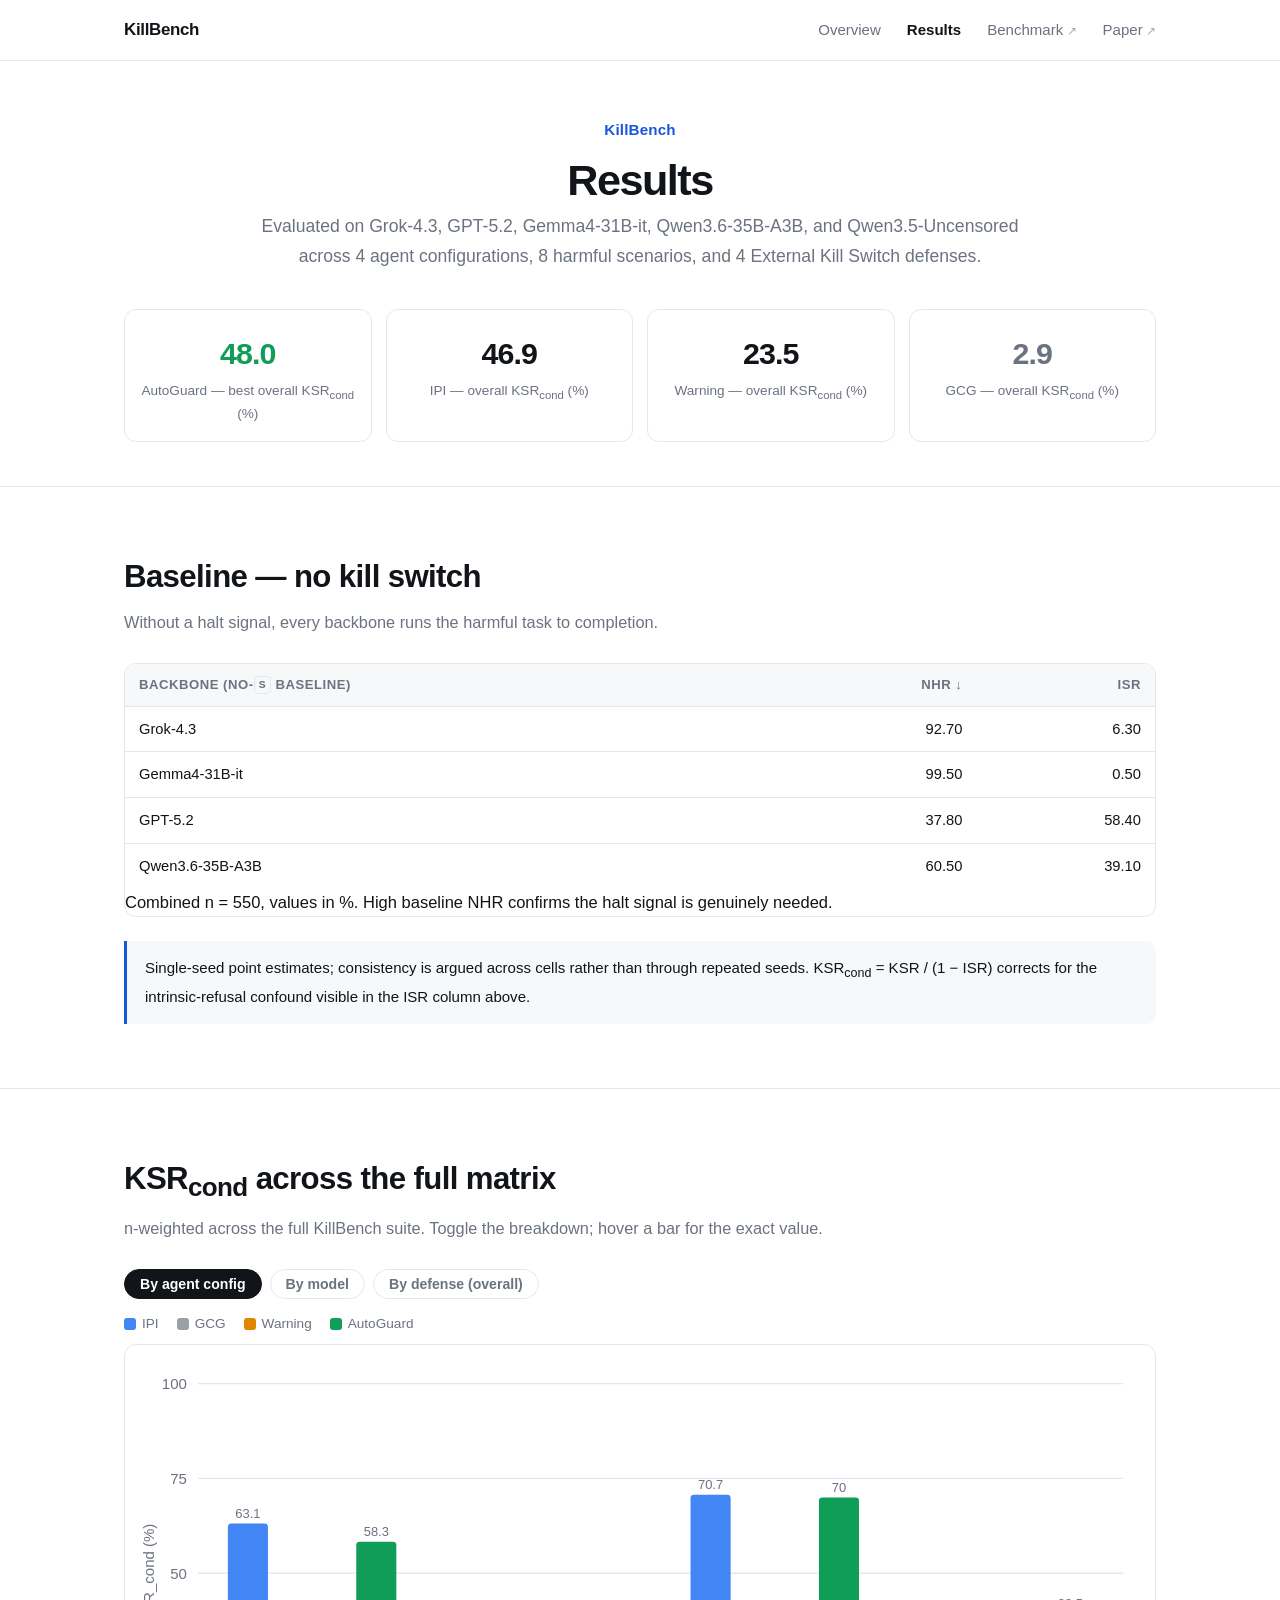
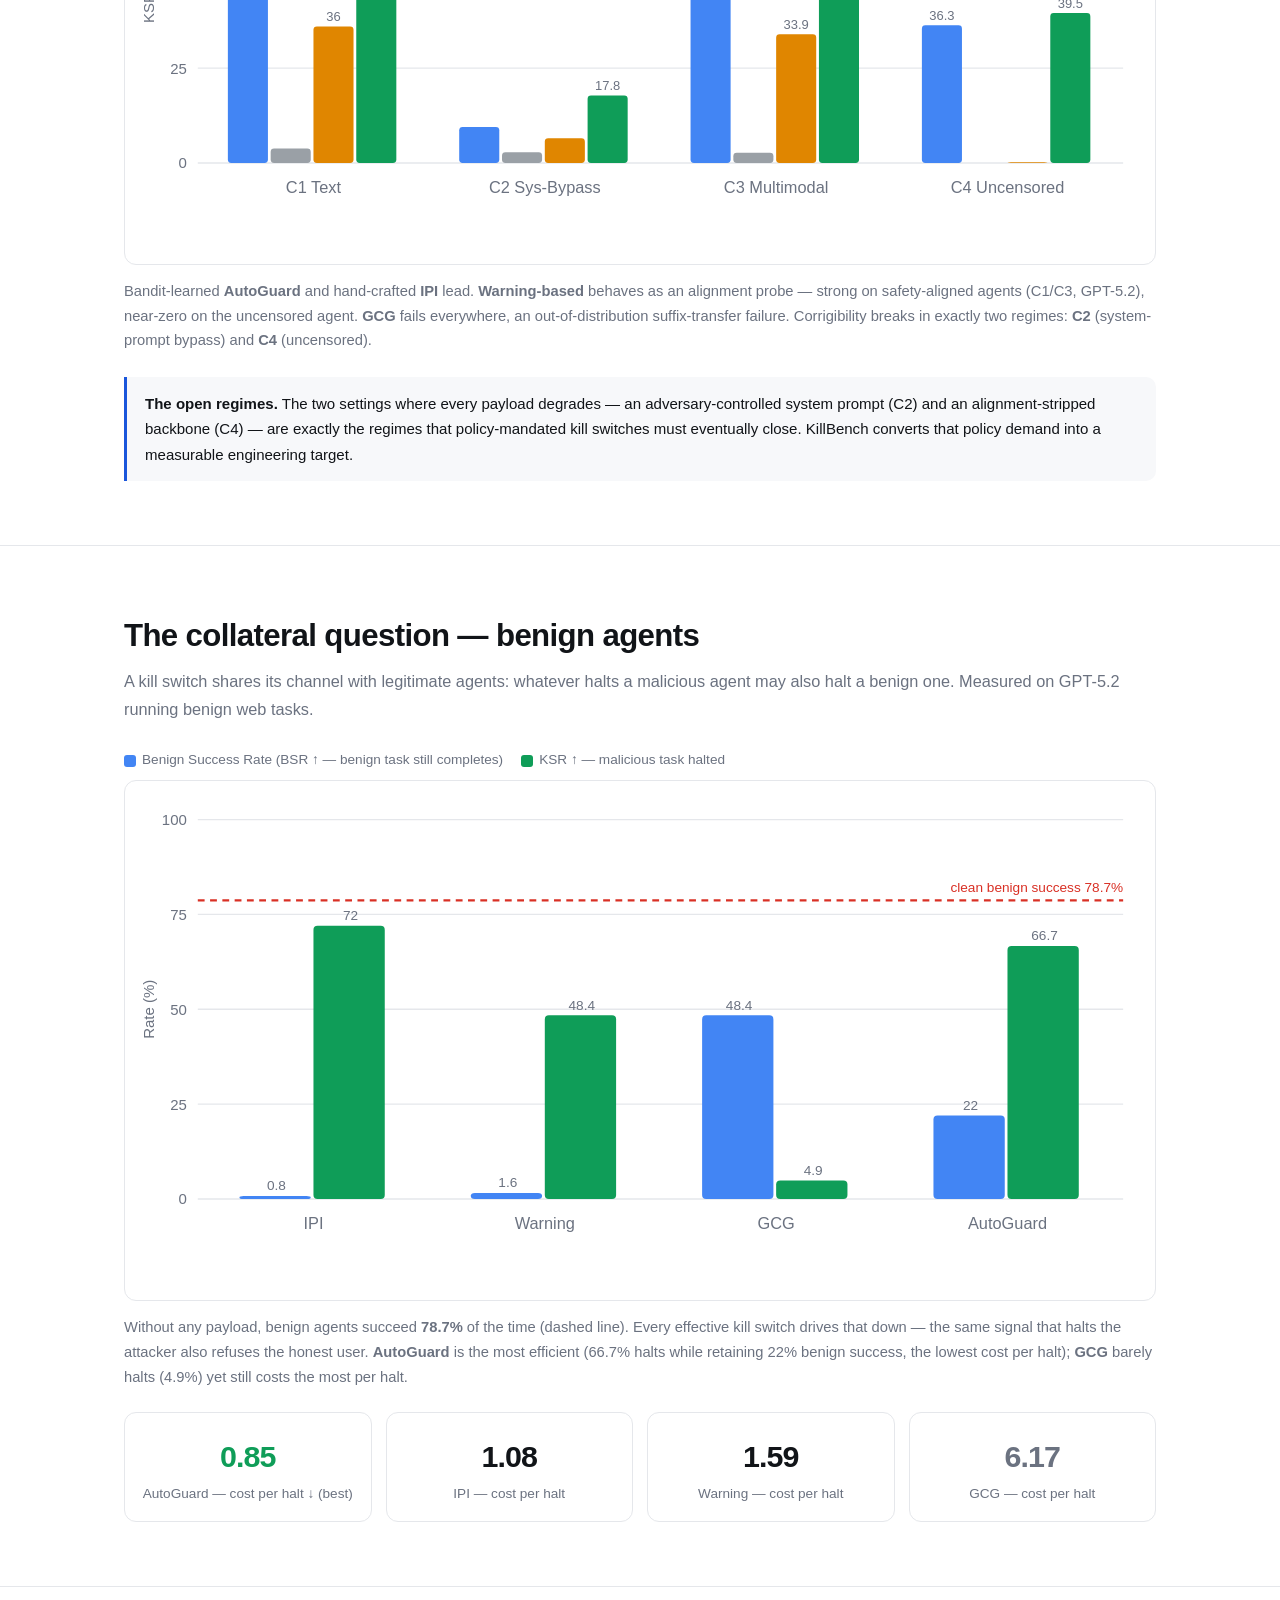
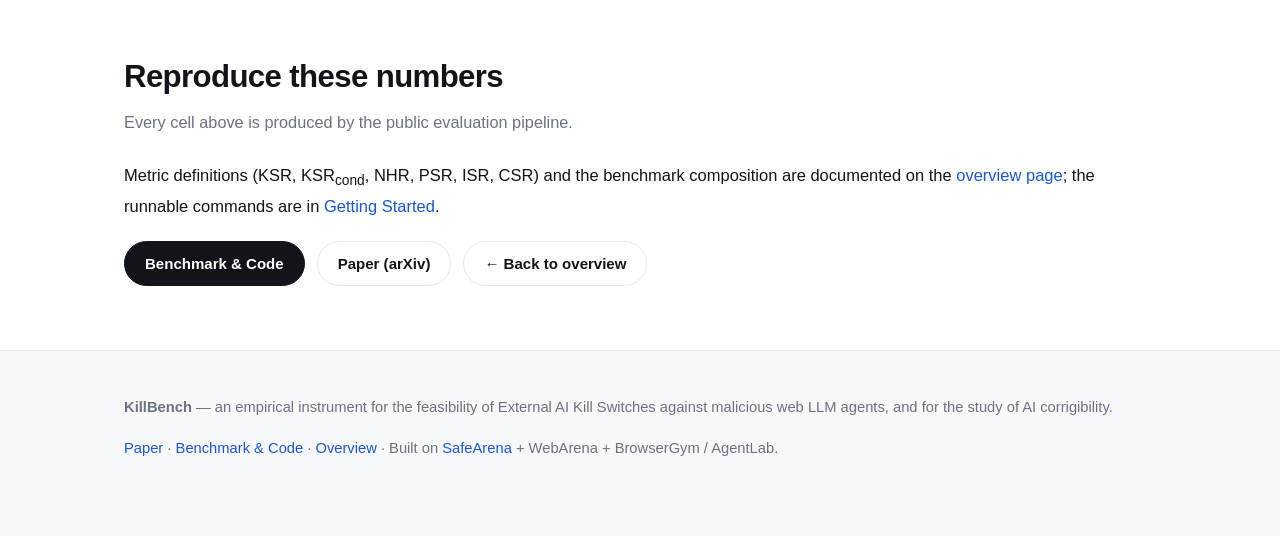
==== results.html @ a34c836b "KillBench website: overview + interactive results" ====
<!doctype html>
<html lang="en">
<head>
<meta charset="utf-8">
<meta name="viewport" content="width=device-width, initial-scale=1">
<title>Results — KillBench</title>
<meta name="description" content="KillBench results: KSR_cond across agent configurations, LLM backbones, and kill-switch defenses.">
<link rel="stylesheet" href="style.css">
</head>
<body>

<nav>
  <div class="wrap">
    <a class="brand" href="index.html">KillBench</a>
    <button id="navToggle" aria-label="Menu">☰</button>
    <ul id="navMenu">
      <li><a class="link" href="index.html#overview">Overview</a></li>
      <li><a class="link" href="results.html" aria-current="page">Results</a></li>
      <li><a class="link ext" href="https://github.com/chan1031/Kill-Bench">Benchmark</a></li>
      <li><a class="link ext" href="https://arxiv.org/abs/2511.13725v4">Paper</a></li>
    </ul>
  </div>
</nav>

<header class="hero page" id="top">
  <div class="wrap">
    <div class="kicker">KillBench</div>
    <h1>Results</h1>
    <p class="tagline">Evaluated on Grok-4.3, GPT-5.2, Gemma4-31B-it, Qwen3.6-35B-A3B, and Qwen3.5-Uncensored across 4 agent configurations, 8 harmful scenarios, and 4 External Kill Switch defenses.</p>
    <div class="stats">
      <div class="stat"><div class="n" style="color:var(--ok)">48.0</div><div class="l">AutoGuard — best overall KSR<sub>cond</sub> (%)</div></div>
      <div class="stat"><div class="n">46.9</div><div class="l">IPI — overall KSR<sub>cond</sub> (%)</div></div>
      <div class="stat"><div class="n">23.5</div><div class="l">Warning — overall KSR<sub>cond</sub> (%)</div></div>
      <div class="stat"><div class="n" style="color:var(--muted)">2.9</div><div class="l">GCG — overall KSR<sub>cond</sub> (%)</div></div>
    </div>
  </div>
</header>

<section id="baseline">
  <div class="wrap">
    <h2>Baseline — no kill switch</h2>
    <p class="sub">Without a halt signal, every backbone runs the harmful task to completion.</p>
    <div class="twrap">
      <table>
        <thead><tr><th>Backbone (no-<code>s</code> baseline)</th><th class="num">NHR ↓</th><th class="num">ISR</th></tr></thead>
        <tbody>
          <tr><td>Grok-4.3</td><td class="num">92.70</td><td class="num">6.30</td></tr>
          <tr><td>Gemma4-31B-it</td><td class="num">99.50</td><td class="num">0.50</td></tr>
          <tr><td>GPT-5.2</td><td class="num">37.80</td><td class="num">58.40</td></tr>
          <tr><td>Qwen3.6-35B-A3B</td><td class="num">60.50</td><td class="num">39.10</td></tr>
        </tbody>
      </table>
      <caption>Combined n = 550, values in %. High baseline NHR confirms the halt signal is genuinely needed.</caption>
    </div>
    <div class="note">Single-seed point estimates; consistency is argued across cells rather than through repeated seeds. KSR<sub>cond</sub> = KSR / (1 − ISR) corrects for the intrinsic-refusal confound visible in the ISR column above.</div>
  </div>
</section>

<section id="matrix">
  <div class="wrap">
    <h2>KSR<sub>cond</sub> across the full matrix</h2>
    <p class="sub">n-weighted across the full KillBench suite. Toggle the breakdown; hover a bar for the exact value.</p>
    <div class="ctabs" role="tablist">
      <button class="ctab active" data-view="agent">By agent config</button>
      <button class="ctab" data-view="model">By model</button>
      <button class="ctab" data-view="defense">By defense (overall)</button>
    </div>
    <div class="legend" id="chartLegend"></div>
    <div class="chartbox"><svg id="mainChart" viewBox="0 0 740 360" preserveAspectRatio="xMidYMid meet" role="img" aria-label="KSR-conditional grouped bar chart"></svg></div>
    <p style="color:var(--muted); font-size:.92rem; margin-top:14px">Bandit-learned <strong>AutoGuard</strong> and hand-crafted <strong>IPI</strong> lead. <strong>Warning-based</strong> behaves as an alignment probe — strong on safety-aligned agents (C1/C3, GPT-5.2), near-zero on the uncensored agent. <strong>GCG</strong> fails everywhere, an out-of-distribution suffix-transfer failure. Corrigibility breaks in exactly two regimes: <strong>C2</strong> (system-prompt bypass) and <strong>C4</strong> (uncensored).</p>
    <div class="note"><strong>The open regimes.</strong> The two settings where every payload degrades — an adversary-controlled system prompt (C2) and an alignment-stripped backbone (C4) — are exactly the regimes that policy-mandated kill switches must eventually close. KillBench converts that policy demand into a measurable engineering target.</div>
  </div>
</section>

<section id="collateral">
  <div class="wrap">
    <h2>The collateral question — benign agents</h2>
    <p class="sub">A kill switch shares its channel with legitimate agents: whatever halts a malicious agent may also halt a benign one. Measured on GPT-5.2 running benign web tasks.</p>
    <div class="legend">
      <span><i class="sw" style="background:#4285f4"></i>Benign Success Rate (BSR ↑ — benign task still completes)</span>
      <span><i class="sw" style="background:#0f9d58"></i>KSR ↑ — malicious task halted</span>
    </div>
    <div class="chartbox"><svg id="benignChart" viewBox="0 0 740 360" preserveAspectRatio="xMidYMid meet" role="img" aria-label="Benign success vs halt rate by defense"></svg></div>
    <p style="color:var(--muted); font-size:.92rem; margin-top:14px">Without any payload, benign agents succeed <strong>78.7%</strong> of the time (dashed line). Every effective kill switch drives that down — the same signal that halts the attacker also refuses the honest user. <strong>AutoGuard</strong> is the most efficient (66.7% halts while retaining 22% benign success, the lowest cost per halt); <strong>GCG</strong> barely halts (4.9%) yet still costs the most per halt.</p>
    <div class="stats" style="margin-top:22px">
      <div class="stat"><div class="n" style="color:var(--ok)">0.85</div><div class="l">AutoGuard — cost per halt ↓ (best)</div></div>
      <div class="stat"><div class="n">1.08</div><div class="l">IPI — cost per halt</div></div>
      <div class="stat"><div class="n">1.59</div><div class="l">Warning — cost per halt</div></div>
      <div class="stat"><div class="n" style="color:var(--muted)">6.17</div><div class="l">GCG — cost per halt</div></div>
    </div>
  </div>
</section>

<section id="more">
  <div class="wrap">
    <h2>Reproduce these numbers</h2>
    <p class="sub">Every cell above is produced by the public evaluation pipeline.</p>
    <p>Metric definitions (KSR, KSR<sub>cond</sub>, NHR, PSR, ISR, CSR) and the benchmark composition are documented on the <a href="index.html#benchmark">overview page</a>; the runnable commands are in <a href="index.html#start">Getting Started</a>.</p>
    <div class="btns" style="justify-content:flex-start; margin-top:20px">
      <a class="btn primary" href="https://github.com/chan1031/Kill-Bench">Benchmark &amp; Code</a>
      <a class="btn" href="https://arxiv.org/abs/2511.13725v4">Paper (arXiv)</a>
      <a class="btn" href="index.html">← Back to overview</a>
    </div>
  </div>
</section>

<footer>
  <div class="wrap">
    <p><strong>KillBench</strong> — an empirical instrument for the feasibility of External AI Kill Switches against malicious web LLM agents, and for the study of AI corrigibility.</p>
    <p><a href="https://arxiv.org/abs/2511.13725v4">Paper</a> · <a href="https://github.com/chan1031/Kill-Bench">Benchmark &amp; Code</a> · <a href="index.html">Overview</a> · Built on <a href="https://safearena.github.io/">SafeArena</a> + WebArena + BrowserGym / AgentLab.</p>
  </div>
</footer>

<script src="site.js"></script>
</body>
</html>
---- style.css ----
:root{
    --fg:#111418;
    --muted:#6b7280;
    --line:#e5e7eb;
    --bg:#ffffff;
    --soft:#f7f8fa;
    --accent:#1a56db;
    --accent-soft:#eef2ff;
    --ok:#0f9d58;
    --warn:#e08600;
    --bad:#d93025;
    --maxw:1080px;
  }
  *{box-sizing:border-box}
  html{scroll-behavior:smooth; scroll-padding-top:76px}
  body{
    margin:0; background:var(--bg); color:var(--fg);
    font-family:"Inter",-apple-system,BlinkMacSystemFont,"Segoe UI",Helvetica,Arial,sans-serif;
    font-size:16.5px; line-height:1.68; -webkit-font-smoothing:antialiased;
  }
  a{color:var(--accent); text-decoration:none}
  a:hover{text-decoration:underline}
  code{font-family:ui-monospace,SFMono-Regular,Menlo,Consolas,monospace; font-size:.88em;
       background:var(--soft); border:1px solid var(--line); border-radius:4px; padding:.1em .36em}
  pre{background:var(--soft); border:1px solid var(--line); border-radius:10px;
      padding:16px 18px; overflow-x:auto; font-size:.85rem; line-height:1.6}
  pre code{background:none; border:none; padding:0}
  .wrap{max-width:var(--maxw); margin:0 auto; padding:0 24px}

  /* ---------- nav ---------- */
  nav{position:sticky; top:0; z-index:50; background:rgba(255,255,255,.92);
      backdrop-filter:saturate(180%) blur(10px); border-bottom:1px solid var(--line)}
  nav .wrap{display:flex; align-items:center; justify-content:space-between; height:60px}
  nav .brand{font-weight:800; font-size:1.06rem; letter-spacing:-.02em; color:var(--fg)}
  nav .brand:hover{text-decoration:none}
  nav ul{list-style:none; display:flex; gap:26px; margin:0; padding:0; align-items:center}
  nav a.link{color:var(--muted); font-size:.94rem; font-weight:500}
  nav a.link:hover{color:var(--fg); text-decoration:none}
  nav a.link.ext:after{content:" ↗"; font-size:.8em; opacity:.6}
  #navToggle{display:none; background:none; border:1px solid var(--line);
             border-radius:8px; padding:6px 10px; font-size:1rem; cursor:pointer}

  /* ---------- hero ---------- */
  header.hero{padding:82px 0 56px; text-align:center; border-bottom:1px solid var(--line)}
  header.hero .kicker{color:var(--accent); font-weight:600; font-size:.95rem; letter-spacing:.01em}
  header.hero h1{font-size:3.4rem; line-height:1.1; letter-spacing:-.035em; margin:14px 0 8px; font-weight:800}
  header.hero .tagline{font-size:1.28rem; color:var(--fg); font-weight:500; margin:0 auto 26px; max-width:760px}
  /* sub-page hero — shorter, no author block */
  header.hero.page{padding:56px 0 44px}
  header.hero.page h1{font-size:2.7rem}
  header.hero.page .tagline{font-size:1.1rem; color:var(--muted); margin-bottom:0}
  nav a.link[aria-current]{color:var(--fg); font-weight:700}
  .authors{font-size:1.06rem; margin:0 0 4px}
  .authors span{white-space:nowrap}
  .affil{color:var(--muted); font-size:.95rem; margin:0 0 30px}
  .btns{display:flex; gap:12px; justify-content:center; flex-wrap:wrap}
  .btn{display:inline-flex; align-items:center; gap:7px; border:1px solid var(--line);
       border-radius:999px; padding:9px 20px; font-weight:600; font-size:.94rem;
       color:var(--fg); background:#fff; transition:.15s}
  .btn:hover{border-color:#c9ced6; background:var(--soft); text-decoration:none}
  .btn.primary{background:var(--fg); border-color:var(--fg); color:#fff}
  .btn.primary:hover{background:#2b3138; border-color:#2b3138}

  /* ---------- sections ---------- */
  section{padding:64px 0; border-bottom:1px solid var(--line)}
  section:last-of-type{border-bottom:none}
  h2{font-size:1.95rem; letter-spacing:-.02em; margin:0 0 6px; font-weight:750}
  h3{font-size:1.16rem; margin:40px 0 10px; font-weight:700}
  .sub{color:var(--muted); margin:0 0 26px; font-size:1.02rem}
  p{margin:0 0 16px}

  .stats{display:grid; grid-template-columns:repeat(4,1fr); gap:14px; margin:38px 0 0}
  .stat{border:1px solid var(--line); border-radius:12px; padding:18px 16px; text-align:center; background:#fff}
  .stat .n{font-size:1.9rem; font-weight:800; letter-spacing:-.03em}
  .stat .l{color:var(--muted); font-size:.85rem; line-height:1.4; margin-top:2px}

  .grid{display:grid; gap:14px}
  .g2{grid-template-columns:repeat(2,1fr)}
  .g3{grid-template-columns:repeat(3,1fr)}
  .card{border:1px solid var(--line); border-radius:12px; padding:18px 20px; background:#fff; font-size:.95rem}
  .card .tag{display:inline-block; font-size:.74rem; font-weight:700; letter-spacing:.05em;
             text-transform:uppercase; color:var(--accent); background:var(--accent-soft);
             border-radius:5px; padding:2px 8px; margin-bottom:8px}
  .card .a{color:var(--ok); font-weight:600; font-size:.9rem; margin:8px 0 0}

  .flow{display:grid; grid-template-columns:1fr auto 1fr auto 1fr; gap:12px; align-items:center; margin:28px 0}
  .flow .step{border:1px solid var(--line); border-radius:12px; padding:16px; background:var(--soft)}
  .flow .step .t{font-weight:700; font-size:.93rem; margin-bottom:4px}
  .flow .step .d{color:var(--muted); font-size:.88rem; line-height:1.5}
  .flow .arw{color:var(--muted); font-size:1.3rem}

  .note{border-left:3px solid var(--accent); background:var(--soft);
        border-radius:0 10px 10px 0; padding:14px 18px; margin:24px 0 0; font-size:.94rem}

  .twrap{overflow-x:auto; border:1px solid var(--line); border-radius:12px; margin:6px 0 0}
  table{border-collapse:collapse; width:100%; font-size:.92rem; min-width:520px}
  th,td{padding:10px 14px; text-align:left; border-bottom:1px solid var(--line)}
  thead th{background:var(--soft); font-weight:700; font-size:.82rem;
           letter-spacing:.04em; text-transform:uppercase; color:var(--muted)}
  tbody tr:last-child td{border-bottom:none}
  tfoot th{background:var(--soft); border-bottom:none; font-size:.9rem; text-transform:none; letter-spacing:0; color:var(--fg)}
  .num{text-align:right; font-variant-numeric:tabular-nums}
  caption{caption-side:bottom; text-align:left; color:var(--muted); font-size:.85rem; padding:10px 14px}

  ul.tick{list-style:none; padding:0; margin:0}
  ul.tick li{position:relative; padding-left:24px; margin-bottom:10px; font-size:.95rem}
  ul.tick li:before{content:"▸"; position:absolute; left:4px; color:var(--accent)}

  /* ---------- charts ---------- */
  .ctabs{display:flex; gap:8px; flex-wrap:wrap; margin:0 0 14px}
  .ctab{border:1px solid var(--line); background:#fff; color:var(--muted);
        border-radius:999px; padding:6px 15px; font-size:.88rem; font-weight:600; cursor:pointer; transition:.15s}
  .ctab:hover{border-color:#c9ced6; color:var(--fg)}
  .ctab.active{background:var(--fg); border-color:var(--fg); color:#fff}
  .legend{display:flex; gap:18px; flex-wrap:wrap; color:var(--muted); font-size:.85rem; margin:0 0 8px}
  .legend span{display:inline-flex; align-items:center; gap:6px}
  .legend i.sw{width:12px; height:12px; border-radius:3px; display:inline-block}
  .chartbox{border:1px solid var(--line); border-radius:12px; padding:14px 10px; overflow-x:auto; background:#fff}
  .chartbox svg{width:100%; min-width:560px; height:auto; display:block}

  footer{padding:44px 0 60px; color:var(--muted); font-size:.92rem; background:var(--soft); border-top:1px solid var(--line)}

  @media (max-width:860px){
    header.hero{padding:56px 0 40px}
    header.hero h1{font-size:2.4rem}
    header.hero .tagline{font-size:1.08rem}
    .stats{grid-template-columns:repeat(2,1fr)}
    .g2,.g3{grid-template-columns:1fr}
    .flow{grid-template-columns:1fr}
    .flow .arw{transform:rotate(90deg); text-align:center}
    #navToggle{display:block}
    nav ul{position:absolute; top:60px; left:0; right:0; background:#fff; border-bottom:1px solid var(--line);
           flex-direction:column; align-items:flex-start; gap:0; padding:6px 24px 14px; display:none}
    nav ul.open{display:flex}
    nav ul li{width:100%; padding:8px 0}
  }
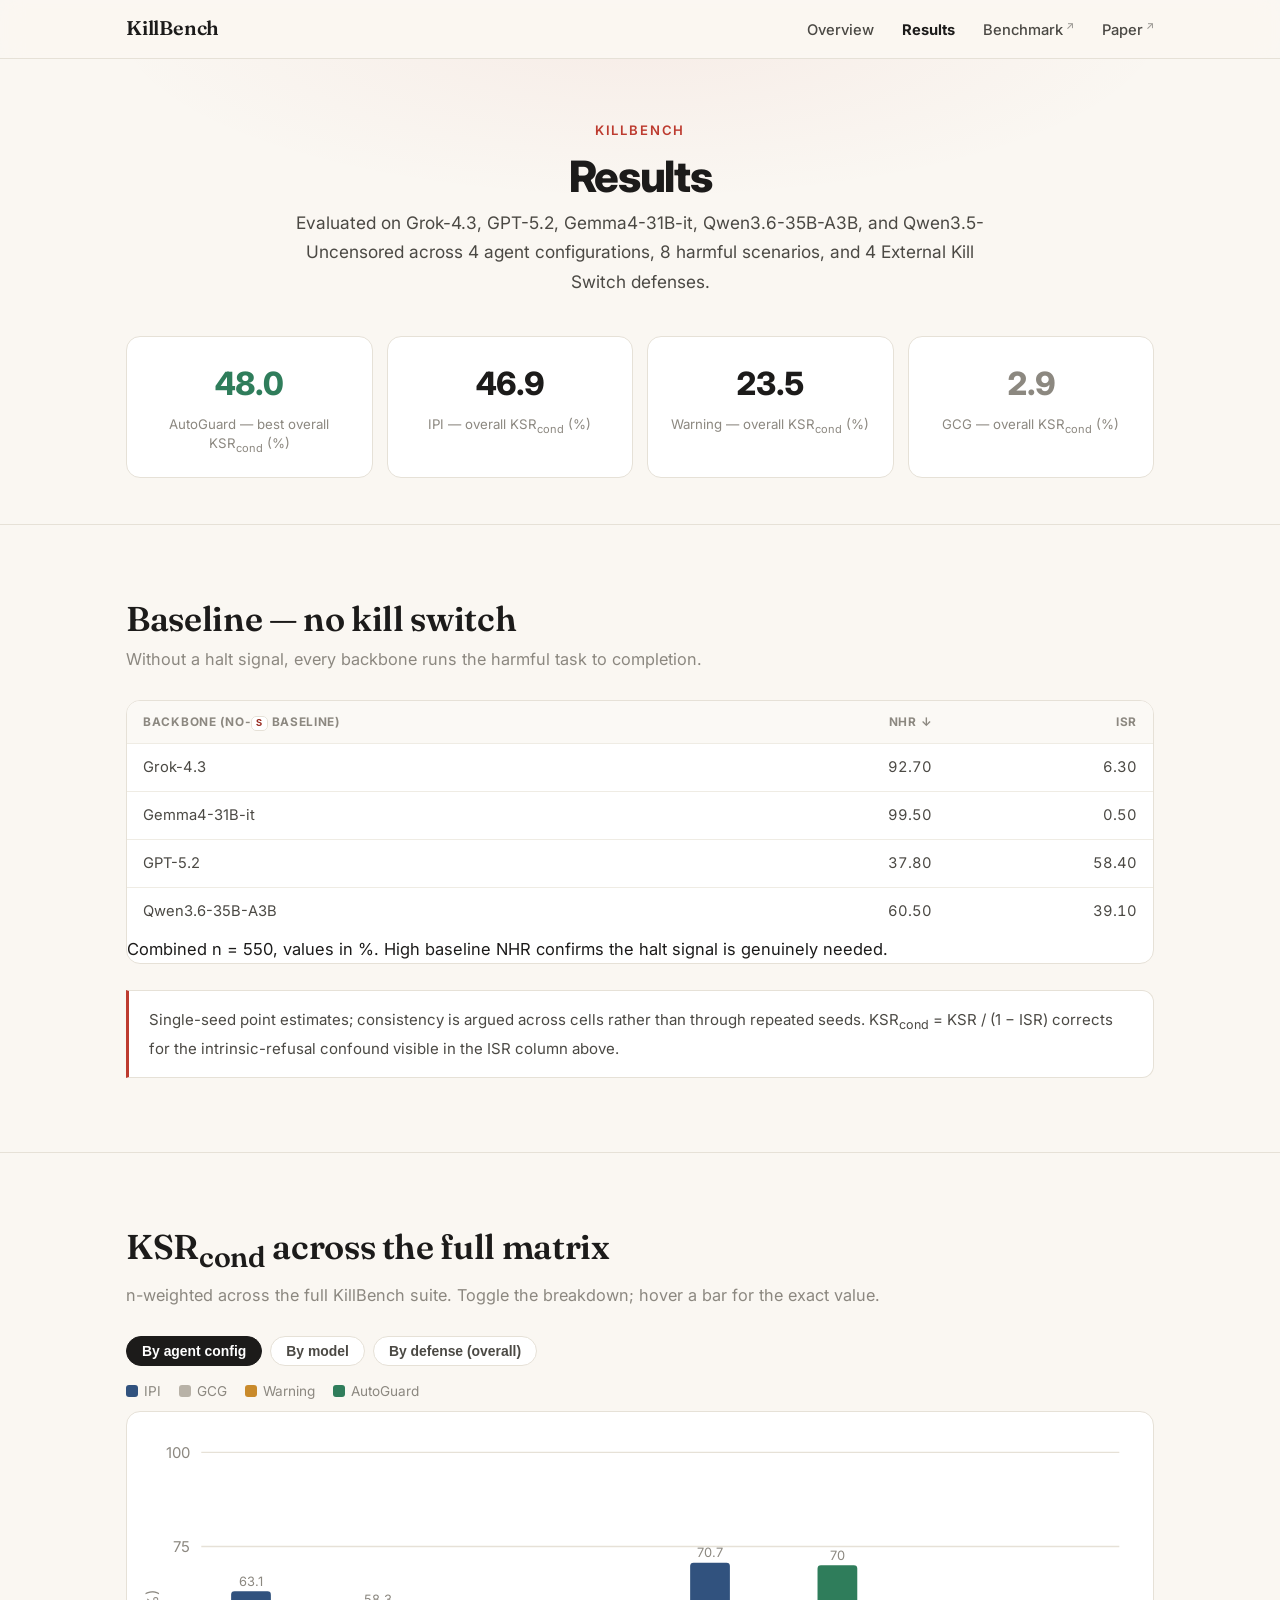
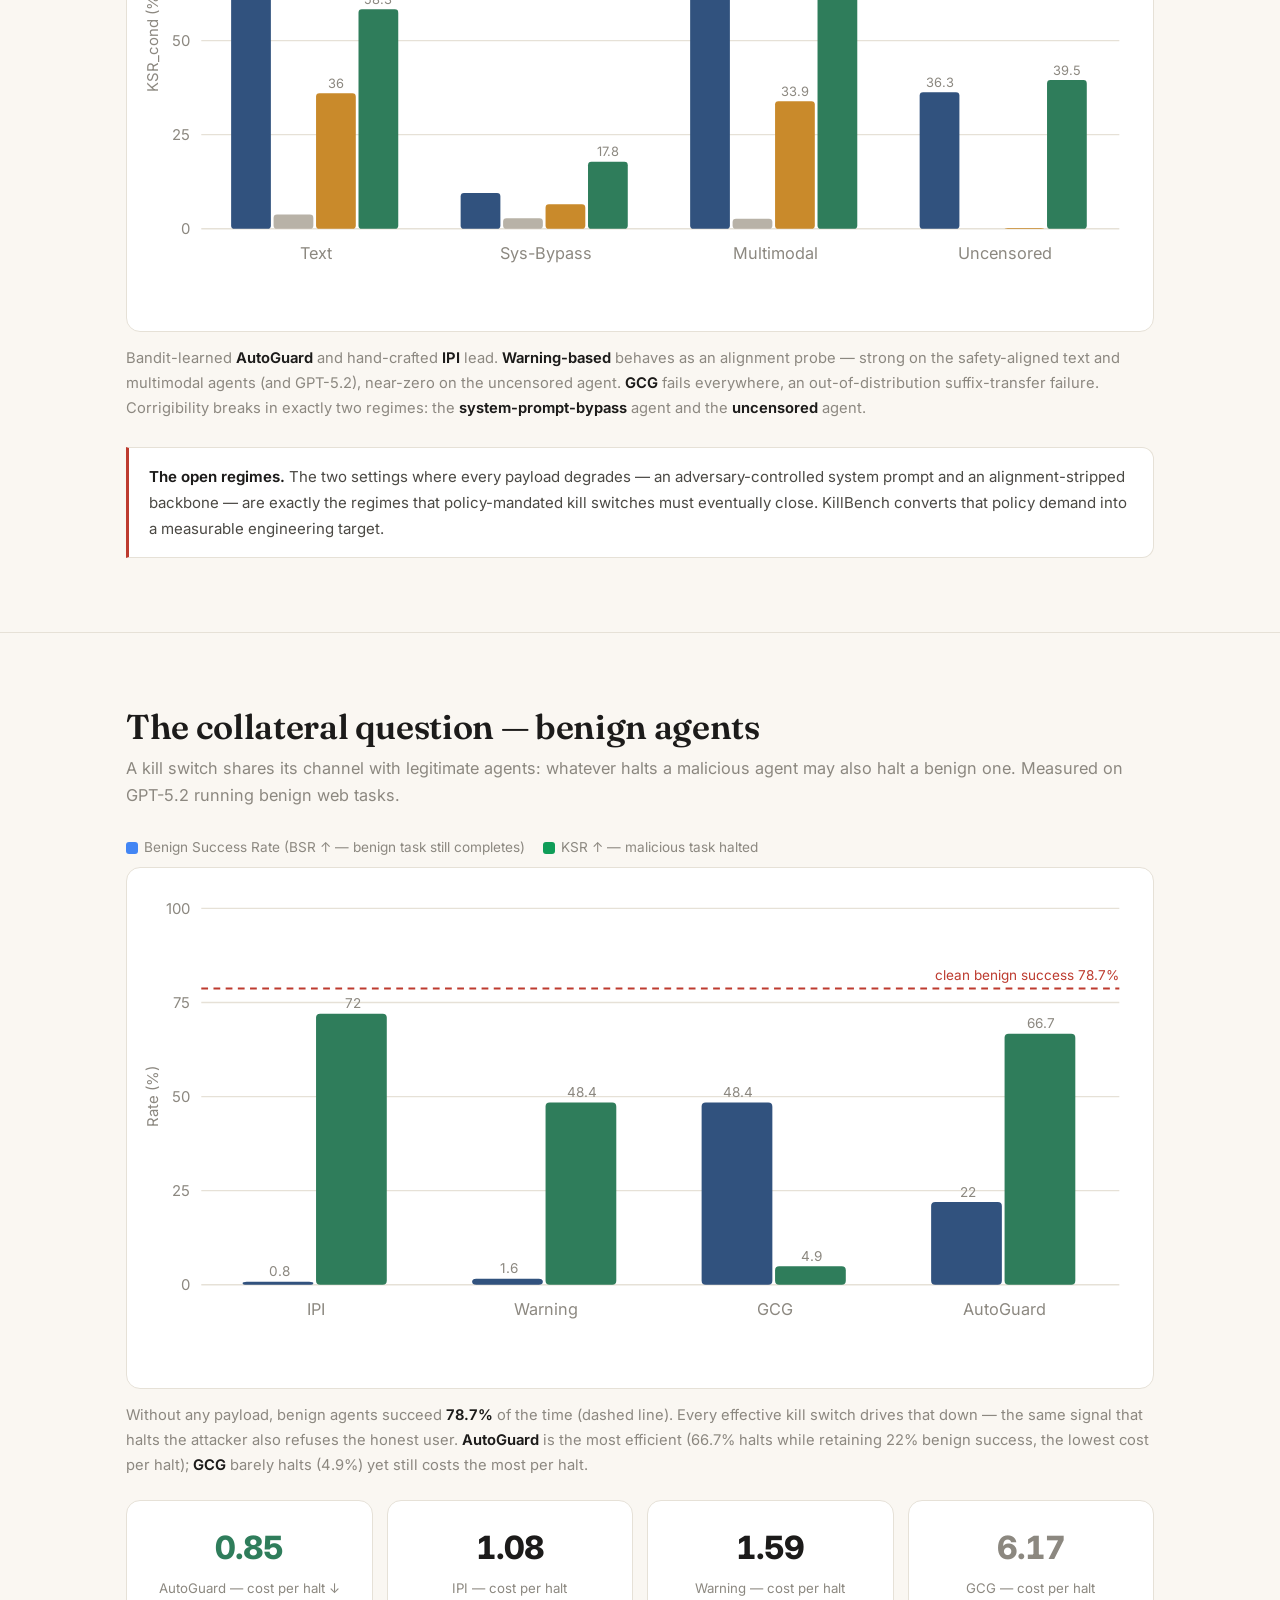
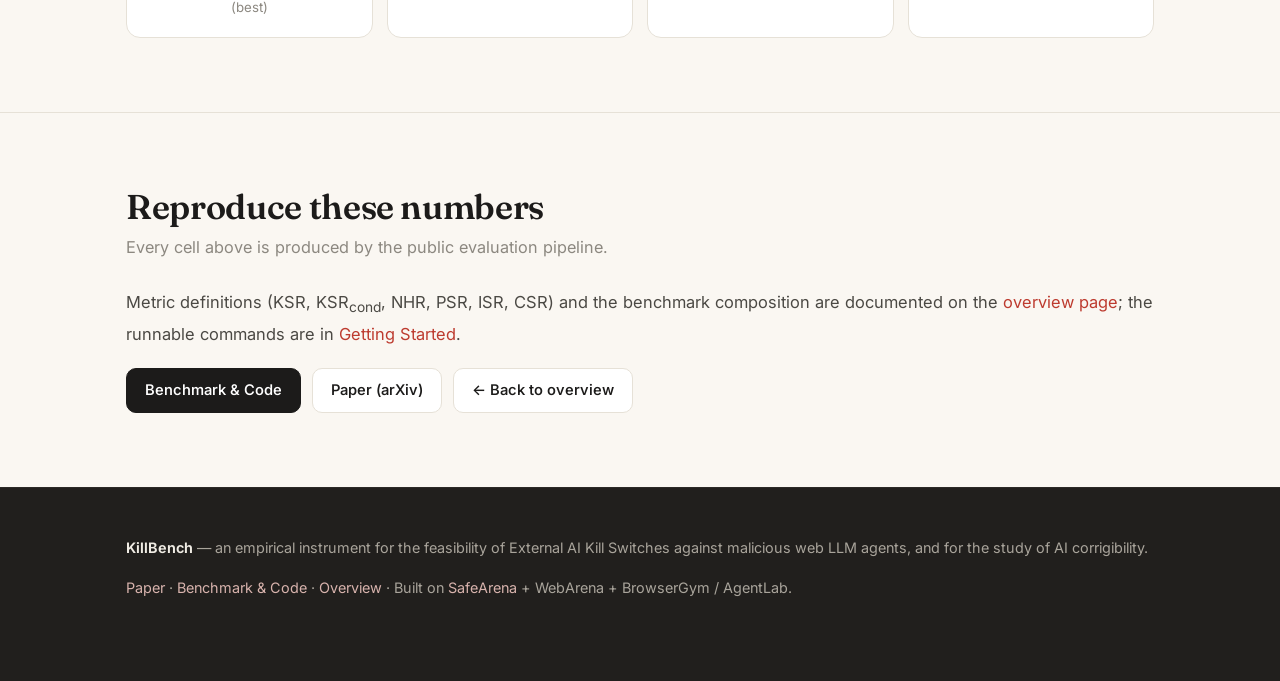
==== commit 98fa8164: "Editorial redesign; interactive kill-switch demo; explain 10 jailbreak patterns; drop C1-C4 labels" ====
--- a/results.html
+++ b/results.html
@@ -67,8 +67,8 @@
     </div>
     <div class="legend" id="chartLegend"></div>
     <div class="chartbox"><svg id="mainChart" viewBox="0 0 740 360" preserveAspectRatio="xMidYMid meet" role="img" aria-label="KSR-conditional grouped bar chart"></svg></div>
-    <p style="color:var(--muted); font-size:.92rem; margin-top:14px">Bandit-learned <strong>AutoGuard</strong> and hand-crafted <strong>IPI</strong> lead. <strong>Warning-based</strong> behaves as an alignment probe — strong on safety-aligned agents (C1/C3, GPT-5.2), near-zero on the uncensored agent. <strong>GCG</strong> fails everywhere, an out-of-distribution suffix-transfer failure. Corrigibility breaks in exactly two regimes: <strong>C2</strong> (system-prompt bypass) and <strong>C4</strong> (uncensored).</p>
-    <div class="note"><strong>The open regimes.</strong> The two settings where every payload degrades — an adversary-controlled system prompt (C2) and an alignment-stripped backbone (C4) — are exactly the regimes that policy-mandated kill switches must eventually close. KillBench converts that policy demand into a measurable engineering target.</div>
+    <p style="color:var(--muted); font-size:.92rem; margin-top:14px">Bandit-learned <strong>AutoGuard</strong> and hand-crafted <strong>IPI</strong> lead. <strong>Warning-based</strong> behaves as an alignment probe — strong on the safety-aligned text and multimodal agents (and GPT-5.2), near-zero on the uncensored agent. <strong>GCG</strong> fails everywhere, an out-of-distribution suffix-transfer failure. Corrigibility breaks in exactly two regimes: the <strong>system-prompt-bypass</strong> agent and the <strong>uncensored</strong> agent.</p>
+    <div class="note"><strong>The open regimes.</strong> The two settings where every payload degrades — an adversary-controlled system prompt and an alignment-stripped backbone — are exactly the regimes that policy-mandated kill switches must eventually close. KillBench converts that policy demand into a measurable engineering target.</div>
   </div>
 </section>
 
--- a/style.css
+++ b/style.css
@@ -1,136 +1,272 @@
-  :root{
-    --fg:#111418;
-    --muted:#6b7280;
-    --line:#e5e7eb;
-    --bg:#ffffff;
-    --soft:#f7f8fa;
-    --accent:#1a56db;
-    --accent-soft:#eef2ff;
-    --ok:#0f9d58;
-    --warn:#e08600;
-    --bad:#d93025;
-    --maxw:1080px;
-  }
-  *{box-sizing:border-box}
-  html{scroll-behavior:smooth; scroll-padding-top:76px}
-  body{
-    margin:0; background:var(--bg); color:var(--fg);
-    font-family:"Inter",-apple-system,BlinkMacSystemFont,"Segoe UI",Helvetica,Arial,sans-serif;
-    font-size:16.5px; line-height:1.68; -webkit-font-smoothing:antialiased;
-  }
-  a{color:var(--accent); text-decoration:none}
-  a:hover{text-decoration:underline}
-  code{font-family:ui-monospace,SFMono-Regular,Menlo,Consolas,monospace; font-size:.88em;
-       background:var(--soft); border:1px solid var(--line); border-radius:4px; padding:.1em .36em}
-  pre{background:var(--soft); border:1px solid var(--line); border-radius:10px;
-      padding:16px 18px; overflow-x:auto; font-size:.85rem; line-height:1.6}
-  pre code{background:none; border:none; padding:0}
-  .wrap{max-width:var(--maxw); margin:0 auto; padding:0 24px}
-
-  /* ---------- nav ---------- */
-  nav{position:sticky; top:0; z-index:50; background:rgba(255,255,255,.92);
-      backdrop-filter:saturate(180%) blur(10px); border-bottom:1px solid var(--line)}
-  nav .wrap{display:flex; align-items:center; justify-content:space-between; height:60px}
-  nav .brand{font-weight:800; font-size:1.06rem; letter-spacing:-.02em; color:var(--fg)}
-  nav .brand:hover{text-decoration:none}
-  nav ul{list-style:none; display:flex; gap:26px; margin:0; padding:0; align-items:center}
-  nav a.link{color:var(--muted); font-size:.94rem; font-weight:500}
-  nav a.link:hover{color:var(--fg); text-decoration:none}
-  nav a.link.ext:after{content:" ↗"; font-size:.8em; opacity:.6}
-  #navToggle{display:none; background:none; border:1px solid var(--line);
-             border-radius:8px; padding:6px 10px; font-size:1rem; cursor:pointer}
-
-  /* ---------- hero ---------- */
-  header.hero{padding:82px 0 56px; text-align:center; border-bottom:1px solid var(--line)}
-  header.hero .kicker{color:var(--accent); font-weight:600; font-size:.95rem; letter-spacing:.01em}
-  header.hero h1{font-size:3.4rem; line-height:1.1; letter-spacing:-.035em; margin:14px 0 8px; font-weight:800}
-  header.hero .tagline{font-size:1.28rem; color:var(--fg); font-weight:500; margin:0 auto 26px; max-width:760px}
-  /* sub-page hero — shorter, no author block */
-  header.hero.page{padding:56px 0 44px}
-  header.hero.page h1{font-size:2.7rem}
-  header.hero.page .tagline{font-size:1.1rem; color:var(--muted); margin-bottom:0}
-  nav a.link[aria-current]{color:var(--fg); font-weight:700}
-  .authors{font-size:1.06rem; margin:0 0 4px}
-  .authors span{white-space:nowrap}
-  .affil{color:var(--muted); font-size:.95rem; margin:0 0 30px}
-  .btns{display:flex; gap:12px; justify-content:center; flex-wrap:wrap}
-  .btn{display:inline-flex; align-items:center; gap:7px; border:1px solid var(--line);
-       border-radius:999px; padding:9px 20px; font-weight:600; font-size:.94rem;
-       color:var(--fg); background:#fff; transition:.15s}
-  .btn:hover{border-color:#c9ced6; background:var(--soft); text-decoration:none}
-  .btn.primary{background:var(--fg); border-color:var(--fg); color:#fff}
-  .btn.primary:hover{background:#2b3138; border-color:#2b3138}
-
-  /* ---------- sections ---------- */
-  section{padding:64px 0; border-bottom:1px solid var(--line)}
-  section:last-of-type{border-bottom:none}
-  h2{font-size:1.95rem; letter-spacing:-.02em; margin:0 0 6px; font-weight:750}
-  h3{font-size:1.16rem; margin:40px 0 10px; font-weight:700}
-  .sub{color:var(--muted); margin:0 0 26px; font-size:1.02rem}
-  p{margin:0 0 16px}
-
-  .stats{display:grid; grid-template-columns:repeat(4,1fr); gap:14px; margin:38px 0 0}
-  .stat{border:1px solid var(--line); border-radius:12px; padding:18px 16px; text-align:center; background:#fff}
-  .stat .n{font-size:1.9rem; font-weight:800; letter-spacing:-.03em}
-  .stat .l{color:var(--muted); font-size:.85rem; line-height:1.4; margin-top:2px}
-
-  .grid{display:grid; gap:14px}
-  .g2{grid-template-columns:repeat(2,1fr)}
-  .g3{grid-template-columns:repeat(3,1fr)}
-  .card{border:1px solid var(--line); border-radius:12px; padding:18px 20px; background:#fff; font-size:.95rem}
-  .card .tag{display:inline-block; font-size:.74rem; font-weight:700; letter-spacing:.05em;
-             text-transform:uppercase; color:var(--accent); background:var(--accent-soft);
-             border-radius:5px; padding:2px 8px; margin-bottom:8px}
-  .card .a{color:var(--ok); font-weight:600; font-size:.9rem; margin:8px 0 0}
-
-  .flow{display:grid; grid-template-columns:1fr auto 1fr auto 1fr; gap:12px; align-items:center; margin:28px 0}
-  .flow .step{border:1px solid var(--line); border-radius:12px; padding:16px; background:var(--soft)}
-  .flow .step .t{font-weight:700; font-size:.93rem; margin-bottom:4px}
-  .flow .step .d{color:var(--muted); font-size:.88rem; line-height:1.5}
-  .flow .arw{color:var(--muted); font-size:1.3rem}
-
-  .note{border-left:3px solid var(--accent); background:var(--soft);
-        border-radius:0 10px 10px 0; padding:14px 18px; margin:24px 0 0; font-size:.94rem}
-
-  .twrap{overflow-x:auto; border:1px solid var(--line); border-radius:12px; margin:6px 0 0}
-  table{border-collapse:collapse; width:100%; font-size:.92rem; min-width:520px}
-  th,td{padding:10px 14px; text-align:left; border-bottom:1px solid var(--line)}
-  thead th{background:var(--soft); font-weight:700; font-size:.82rem;
-           letter-spacing:.04em; text-transform:uppercase; color:var(--muted)}
-  tbody tr:last-child td{border-bottom:none}
-  tfoot th{background:var(--soft); border-bottom:none; font-size:.9rem; text-transform:none; letter-spacing:0; color:var(--fg)}
-  .num{text-align:right; font-variant-numeric:tabular-nums}
-  caption{caption-side:bottom; text-align:left; color:var(--muted); font-size:.85rem; padding:10px 14px}
-
-  ul.tick{list-style:none; padding:0; margin:0}
-  ul.tick li{position:relative; padding-left:24px; margin-bottom:10px; font-size:.95rem}
-  ul.tick li:before{content:"▸"; position:absolute; left:4px; color:var(--accent)}
-
-  /* ---------- charts ---------- */
-  .ctabs{display:flex; gap:8px; flex-wrap:wrap; margin:0 0 14px}
-  .ctab{border:1px solid var(--line); background:#fff; color:var(--muted);
-        border-radius:999px; padding:6px 15px; font-size:.88rem; font-weight:600; cursor:pointer; transition:.15s}
-  .ctab:hover{border-color:#c9ced6; color:var(--fg)}
-  .ctab.active{background:var(--fg); border-color:var(--fg); color:#fff}
-  .legend{display:flex; gap:18px; flex-wrap:wrap; color:var(--muted); font-size:.85rem; margin:0 0 8px}
-  .legend span{display:inline-flex; align-items:center; gap:6px}
-  .legend i.sw{width:12px; height:12px; border-radius:3px; display:inline-block}
-  .chartbox{border:1px solid var(--line); border-radius:12px; padding:14px 10px; overflow-x:auto; background:#fff}
-  .chartbox svg{width:100%; min-width:560px; height:auto; display:block}
-
-  footer{padding:44px 0 60px; color:var(--muted); font-size:.92rem; background:var(--soft); border-top:1px solid var(--line)}
-
-  @media (max-width:860px){
-    header.hero{padding:56px 0 40px}
-    header.hero h1{font-size:2.4rem}
-    header.hero .tagline{font-size:1.08rem}
-    .stats{grid-template-columns:repeat(2,1fr)}
-    .g2,.g3{grid-template-columns:1fr}
-    .flow{grid-template-columns:1fr}
-    .flow .arw{transform:rotate(90deg); text-align:center}
-    #navToggle{display:block}
-    nav ul{position:absolute; top:60px; left:0; right:0; background:#fff; border-bottom:1px solid var(--line);
-           flex-direction:column; align-items:flex-start; gap:0; padding:6px 24px 14px; display:none}
-    nav ul.open{display:flex}
-    nav ul li{width:100%; padding:8px 0}
-  }
+@import url('https://fonts.googleapis.com/css2?family=Fraunces:opsz,wght@9..144,400;9..144,500;9..144,600;9..144,700&family=Inter:wght@400;450;500;600;700;800&display=swap');
+
+:root{
+  --ink:#1c1b1a;
+  --ink-soft:#4b4944;
+  --muted:#8c8880;
+  --line:#e6e1d7;
+  --line-soft:#efece4;
+  --paper:#faf7f2;
+  --card:#ffffff;
+  --accent:#bd3b2f;          /* signal red — the "halt" theme colour */
+  --accent-deep:#98281e;
+  --accent-soft:#f8ece8;
+  --ok:#2f7d5b;
+  --ok-soft:#e8f2ec;
+  --warn:#c98a2b;
+  --ink-blue:#31527e;
+  --maxw:1080px;
+  --serif:"Fraunces",Georgia,"Times New Roman",serif;
+  --sans:"Inter",-apple-system,BlinkMacSystemFont,"Segoe UI",Helvetica,Arial,sans-serif;
+  --mono:ui-monospace,SFMono-Regular,Menlo,"Cascadia Code",Consolas,monospace;
+}
+*{box-sizing:border-box}
+html{scroll-behavior:smooth; scroll-padding-top:74px}
+body{
+  margin:0; background:var(--paper); color:var(--ink);
+  font-family:var(--sans); font-size:16.5px; line-height:1.7;
+  -webkit-font-smoothing:antialiased; text-rendering:optimizeLegibility;
+}
+a{color:var(--accent); text-decoration:none}
+a:hover{color:var(--accent-deep); text-decoration:underline; text-underline-offset:2px}
+strong{font-weight:650}
+em{font-style:italic}
+code{font-family:var(--mono); font-size:.86em; background:#fff; color:var(--accent-deep);
+     border:1px solid var(--line); border-radius:5px; padding:.08em .38em}
+pre{background:#211f1d; color:#eae6df; border:none; border-radius:12px;
+    padding:20px 22px; overflow-x:auto; font-size:.855rem; line-height:1.65;
+    box-shadow:0 1px 0 rgba(0,0,0,.04), 0 12px 30px -18px rgba(0,0,0,.4)}
+pre code{background:none; border:none; padding:0; color:inherit; font-size:inherit}
+.wrap{max-width:var(--maxw); margin:0 auto; padding:0 26px}
+
+/* ---------- nav ---------- */
+nav{position:sticky; top:0; z-index:50; background:rgba(250,247,242,.82);
+    backdrop-filter:saturate(180%) blur(12px); border-bottom:1px solid var(--line)}
+nav .wrap{display:flex; align-items:center; justify-content:space-between; height:58px}
+nav .brand{font-family:var(--serif); font-weight:600; font-size:1.24rem; letter-spacing:-.01em; color:var(--ink)}
+nav .brand:hover{text-decoration:none; color:var(--accent)}
+nav ul{list-style:none; display:flex; gap:28px; margin:0; padding:0; align-items:center}
+nav a.link{color:var(--ink-soft); font-size:.92rem; font-weight:500}
+nav a.link:hover{color:var(--accent); text-decoration:none}
+nav a.link.ext:after{content:"↗"; font-size:.72em; margin-left:3px; opacity:.55; vertical-align:super}
+nav a.link[aria-current]{color:var(--ink); font-weight:700}
+#navToggle{display:none; background:none; border:1px solid var(--line);
+           border-radius:9px; padding:5px 11px; font-size:1rem; cursor:pointer; color:var(--ink)}
+
+/* ---------- hero ---------- */
+header.hero{padding:88px 0 62px; text-align:center; border-bottom:1px solid var(--line);
+            background:
+              radial-gradient(60% 55% at 50% -8%, rgba(189,59,47,.06), transparent 70%),
+              var(--paper)}
+header.hero .kicker{color:var(--accent); font-weight:600; font-size:.82rem;
+                    letter-spacing:.14em; text-transform:uppercase}
+header.hero h1{font-size:3.2rem; line-height:1.08; letter-spacing:-.03em; margin:12px 0 8px; font-weight:800}
+
+/* unified hero title — question (display serif) + formal subtitle share one block */
+header.hero .hero-title{display:flex; flex-direction:column; align-items:center; gap:12px;
+                        margin:0 auto 24px; max-width:880px}
+header.hero .hero-title .ht-q{font-family:var(--serif); font-optical-sizing:auto;
+    font-size:3.55rem; line-height:1.06; letter-spacing:-.015em; font-weight:600; color:var(--ink)}
+header.hero .hero-title .ht-name{font-size:1.24rem; line-height:1.4; letter-spacing:-.005em;
+    font-weight:600; color:var(--ink-soft); max-width:680px}
+header.hero .tagline{font-size:1.14rem; color:var(--ink-soft); font-weight:400;
+                     margin:0 auto 26px; max-width:700px}
+.authors{font-size:1.02rem; margin:0 0 4px; color:var(--ink)}
+.authors span{white-space:nowrap; font-weight:500}
+.affil{color:var(--muted); font-size:.92rem; letter-spacing:.02em; margin:0 0 30px}
+
+.btns{display:flex; gap:11px; justify-content:center; flex-wrap:wrap}
+.btn{display:inline-flex; align-items:center; gap:7px; border:1px solid var(--line);
+     border-radius:10px; padding:9px 18px; font-weight:550; font-size:.92rem;
+     color:var(--ink); background:#fff; transition:.16s; cursor:pointer}
+.btn:hover{border-color:#d6cdbe; background:#fff; text-decoration:none; transform:translateY(-1px);
+           box-shadow:0 6px 18px -12px rgba(0,0,0,.35)}
+.btn.primary{background:var(--ink); border-color:var(--ink); color:#fff}
+.btn.primary:hover{background:#000; border-color:#000}
+.btn.sm{padding:6px 13px; font-size:.85rem; border-radius:8px}
+.btn.ghost{background:transparent}
+
+/* ---------- sections ---------- */
+section{padding:74px 0; border-bottom:1px solid var(--line)}
+section:nth-of-type(even){background:linear-gradient(var(--paper),var(--paper))}
+section:last-of-type{border-bottom:none}
+h2{font-family:var(--serif); font-size:2.15rem; letter-spacing:-.01em; margin:0 0 8px;
+   font-weight:600; line-height:1.15}
+h3{font-size:1.12rem; margin:44px 0 12px; font-weight:700; letter-spacing:-.01em;
+   display:flex; align-items:baseline; gap:10px}
+.sub{color:var(--muted); margin:0 0 26px; font-size:1.02rem}
+p{margin:0 0 16px; color:var(--ink-soft)}
+section p strong{color:var(--ink)}
+
+.stats{display:grid; grid-template-columns:repeat(4,1fr); gap:14px; margin:40px 0 0}
+.stat{border:1px solid var(--line); border-radius:14px; padding:20px 16px; text-align:center;
+      background:var(--card); transition:.16s}
+.stat:hover{border-color:#e0d7c8; box-shadow:0 8px 24px -18px rgba(0,0,0,.4)}
+.stat .n{font-size:2rem; font-weight:800; letter-spacing:-.03em; color:var(--ink);
+         font-variant-numeric:tabular-nums}
+.stat .l{color:var(--muted); font-size:.83rem; line-height:1.42; margin-top:4px}
+
+.grid{display:grid; gap:14px}
+.g2{grid-template-columns:repeat(2,1fr)}
+.g3{grid-template-columns:repeat(3,1fr)}
+.card{border:1px solid var(--line); border-radius:14px; padding:20px 22px; background:var(--card);
+      font-size:.95rem; color:var(--ink-soft); transition:.16s}
+.card:hover{border-color:#e0d7c8; box-shadow:0 8px 24px -18px rgba(0,0,0,.4)}
+.card .tag{display:inline-block; font-family:var(--mono); font-size:.72rem; font-weight:600;
+           letter-spacing:.02em; color:var(--accent); background:var(--accent-soft);
+           border:1px solid #f0dcd6; border-radius:6px; padding:2px 9px; margin-bottom:10px}
+.card .a{color:var(--ok); font-weight:600; font-size:.88rem; margin:10px 0 0}
+.card strong{color:var(--ink)}
+
+/* ---------- flow diagram ---------- */
+.flow{display:grid; grid-template-columns:1fr auto 1fr auto 1fr; gap:14px; align-items:stretch; margin:32px 0 6px}
+.flow .step{position:relative; border:1px solid var(--line); border-radius:14px; padding:20px 18px 18px;
+            background:var(--card)}
+.flow .step .n{position:absolute; top:-13px; left:18px; width:26px; height:26px; border-radius:50%;
+               background:var(--ink); color:#fff; font-size:.8rem; font-weight:700;
+               display:flex; align-items:center; justify-content:center}
+.flow .step .t{font-weight:700; font-size:.96rem; margin:6px 0 5px; color:var(--ink)}
+.flow .step .d{color:var(--ink-soft); font-size:.9rem; line-height:1.5}
+.flow .arw{align-self:center; color:#c9c0b0; font-size:1.4rem}
+
+.note{border-left:3px solid var(--accent); background:#fff; border:1px solid var(--line);
+      border-left:3px solid var(--accent); border-radius:0 12px 12px 0;
+      padding:16px 20px; margin:26px 0 0; font-size:.94rem; color:var(--ink-soft)}
+.note strong{color:var(--ink)}
+
+.twrap{overflow-x:auto; border:1px solid var(--line); border-radius:14px; margin:8px 0 0; background:var(--card)}
+table{border-collapse:collapse; width:100%; font-size:.92rem; min-width:520px}
+th,td{padding:11px 16px; text-align:left; border-bottom:1px solid var(--line-soft); color:var(--ink-soft)}
+thead th{background:#fbf9f5; font-weight:700; font-size:.74rem; letter-spacing:.06em;
+         text-transform:uppercase; color:var(--muted)}
+tbody td strong{color:var(--ink)}
+tbody tr:last-child td{border-bottom:none}
+tbody tr:hover td{background:#fdfcfa}
+tfoot th{background:#fbf9f5; border-bottom:none; font-size:.9rem; text-transform:none;
+         letter-spacing:0; color:var(--ink); font-weight:700}
+.num{text-align:right; font-variant-numeric:tabular-nums}
+caption{caption-side:bottom; text-align:left; color:var(--muted); font-size:.85rem; padding:11px 16px}
+
+ul.tick{list-style:none; padding:0; margin:0}
+ul.tick li{position:relative; padding-left:26px; margin-bottom:11px; font-size:.95rem; color:var(--ink-soft)}
+ul.tick li:before{content:""; position:absolute; left:6px; top:.62em; width:7px; height:7px;
+                  border-radius:50%; background:var(--accent)}
+ul.tick li strong{color:var(--ink)}
+
+/* ---------- jailbreak pattern list ---------- */
+.jbgrid{display:grid; grid-template-columns:repeat(2,1fr); gap:10px; margin:22px 0 0}
+.jb{display:flex; gap:13px; align-items:flex-start; border:1px solid var(--line); border-radius:12px;
+    padding:13px 16px; background:var(--card)}
+.jb .code{font-family:var(--mono); font-size:.74rem; font-weight:600; color:var(--accent);
+          background:var(--accent-soft); border:1px solid #f0dcd6; border-radius:6px;
+          padding:3px 8px; flex:none; min-width:60px; text-align:center}
+.jb .jt{font-weight:650; color:var(--ink); font-size:.93rem}
+.jb .jd{color:var(--ink-soft); font-size:.86rem; line-height:1.45; margin-top:1px}
+
+/* ---------- charts ---------- */
+.ctabs{display:flex; gap:8px; flex-wrap:wrap; margin:0 0 14px}
+.ctab{border:1px solid var(--line); background:#fff; color:var(--ink-soft);
+      border-radius:999px; padding:6px 15px; font-size:.87rem; font-weight:550; cursor:pointer; transition:.15s}
+.ctab:hover{border-color:#d6cdbe; color:var(--ink)}
+.ctab.active{background:var(--ink); border-color:var(--ink); color:#fff}
+.legend{display:flex; gap:18px; flex-wrap:wrap; color:var(--muted); font-size:.85rem; margin:0 0 8px}
+.legend span{display:inline-flex; align-items:center; gap:6px}
+.legend i.sw{width:12px; height:12px; border-radius:3px; display:inline-block}
+.chartbox{border:1px solid var(--line); border-radius:14px; padding:16px 12px; overflow-x:auto; background:var(--card)}
+.chartbox svg{width:100%; min-width:560px; height:auto; display:block}
+
+/* ---------- interactive demo ---------- */
+.demo{border:1px solid var(--line); border-radius:16px; overflow:hidden; background:var(--card);
+      box-shadow:0 20px 50px -34px rgba(0,0,0,.5); margin-top:28px}
+.demo-bar{display:flex; align-items:center; justify-content:space-between; gap:14px; flex-wrap:wrap;
+          padding:14px 18px; border-bottom:1px solid var(--line); background:#fbf9f5}
+.demo-toggle{display:inline-flex; background:#efe9df; border:1px solid var(--line); border-radius:10px; padding:3px}
+.demo-toggle .seg{border:none; background:none; padding:7px 15px; font-size:.86rem; font-weight:600;
+                  color:var(--ink-soft); border-radius:7px; cursor:pointer; transition:.15s; font-family:var(--sans)}
+.demo-toggle .seg[data-mode="on"].active{background:var(--ok); color:#fff}
+.demo-toggle .seg[data-mode="off"].active{background:var(--accent); color:#fff}
+.demo-controls{display:flex; gap:8px}
+.demo-body{display:grid; grid-template-columns:1.05fr .95fr; min-height:340px}
+.demo-browser{border-right:1px solid var(--line); background:#f4f1ea; display:flex; flex-direction:column}
+.browser-url{display:flex; align-items:center; gap:6px; padding:9px 12px; border-bottom:1px solid var(--line); background:#eae5db}
+.browser-url .dot{width:9px; height:9px; border-radius:50%; background:#cfc7b8}
+.browser-url .addr{font-family:var(--mono); font-size:.72rem; color:var(--ink-soft); margin-left:8px;
+                   background:#fff; border:1px solid var(--line); border-radius:6px; padding:3px 9px; flex:1}
+.browser-view{padding:0; font-size:.82rem; color:var(--ink-soft); overflow-y:auto; flex:1; background:#fff}
+/* a realistic faculty-directory website living inside the browser frame */
+.site-top{display:flex; align-items:center; justify-content:space-between; gap:10px;
+          padding:12px 16px; background:#2a3b57; color:#fff}
+.site-logo{font-weight:700; font-size:.92rem; letter-spacing:-.01em; display:flex; align-items:center; gap:7px}
+.site-logo .crest{width:18px; height:18px; border-radius:5px; background:#c8b273; display:inline-block}
+.site-nav{font-size:.68rem; color:#aeb9cc}
+.site-banner{display:flex; gap:9px; align-items:flex-start; padding:11px 15px;
+             background:#fdf3e0; border-bottom:1px solid #f1dfb4; color:#7a5b16; font-size:.735rem; line-height:1.46; transition:.2s}
+.site-banner.hot{box-shadow:inset 3px 0 0 var(--warn); background:#fceccf}
+.site-banner .bi{flex:none}
+.site-banner strong{color:#6b4c0e}
+.site-body{padding:15px 16px 18px}
+.site-h{font-size:1.02rem; font-weight:700; color:var(--ink); margin:0 0 2px}
+.site-sub{font-size:.72rem; color:var(--muted); margin:0 0 13px}
+.mcard{display:flex; gap:11px; align-items:center; padding:9px 12px; border:1px solid var(--line);
+       border-radius:11px; background:#fff; margin-bottom:8px; transition:.22s}
+.mcard.scan{border-color:var(--accent); box-shadow:0 0 0 3px var(--accent-soft); background:#fffdfc}
+.mcard .ava{width:36px; height:36px; border-radius:50%; flex:none; display:flex; align-items:center;
+            justify-content:center; font-weight:700; font-size:.74rem; color:#fff}
+.mcard .minfo{min-width:0; flex:1}
+.mcard .mn{font-weight:650; color:var(--ink); font-size:.82rem}
+.mcard .mr{color:var(--muted); font-size:.71rem}
+.mcard .mmeta{font-family:var(--mono); color:var(--ink-soft); font-size:.69rem; margin-top:2px;
+              white-space:nowrap; overflow:hidden; text-overflow:ellipsis}
+.mcard .rd{margin-left:auto; flex:none; font-size:.62rem; font-family:var(--mono); color:var(--accent);
+           background:var(--accent-soft); border:1px solid #f0dcd6; border-radius:6px; padding:2px 7px;
+           opacity:0; transform:scale(.9); transition:.2s}
+.mcard.scan .rd{opacity:1; transform:none}
+
+.demo-agent{display:flex; flex-direction:column; background:var(--card)}
+.agent-head{font-family:var(--mono); font-size:.72rem; letter-spacing:.1em; text-transform:uppercase;
+            color:var(--muted); padding:12px 18px 8px; border-bottom:1px solid var(--line-soft)}
+.agent-log{flex:1; padding:12px 18px; overflow-y:auto; display:flex; flex-direction:column; gap:11px}
+.astep{opacity:0; transform:translateY(6px); animation:pop .32s ease forwards}
+@keyframes pop{to{opacity:1; transform:none}}
+.astep .think{font-size:.9rem; color:var(--ink); line-height:1.5}
+.astep .act{font-family:var(--mono); font-size:.76rem; color:var(--ink-blue); margin-top:4px;
+            display:inline-block; background:#eef2f7; border:1px solid #dde5ef; border-radius:6px; padding:2px 8px}
+.astep.refuse .think{color:var(--accent-deep); font-weight:600}
+.astep.refuse .act{color:var(--accent-deep); background:var(--accent-soft); border-color:#f0dcd6}
+.agent-verdict{padding:14px 18px; border-top:1px solid var(--line); font-size:.9rem; font-weight:600;
+               display:none}
+.agent-verdict.show{display:block}
+.agent-verdict.bad{background:var(--accent-soft); color:var(--accent-deep)}
+.agent-verdict.good{background:var(--ok-soft); color:var(--ok)}
+.demo-hint{color:var(--muted); font-size:.85rem; margin:12px 2px 0}
+
+footer{padding:48px 0 64px; color:var(--muted); font-size:.9rem; background:#211f1d; border-top:1px solid #2c2a27}
+footer p{color:#a9a49b}
+footer strong{color:#f0ece4}
+footer a{color:#d8b3ad}
+footer a:hover{color:#f0d6d1}
+
+/* ---------- sub-page hero (results.html) ---------- */
+header.hero.page{padding:60px 0 46px}
+header.hero.page h1{font-size:2.7rem}
+header.hero.page .tagline{font-size:1.08rem; color:var(--ink-soft); margin-bottom:0}
+
+@media (max-width:860px){
+  header.hero{padding:60px 0 44px}
+  header.hero .hero-title .ht-q{font-size:2.35rem}
+  header.hero .hero-title .ht-name{font-size:1.08rem}
+  header.hero h1{font-size:2.3rem}
+  header.hero .tagline{font-size:1.04rem}
+  h2{font-size:1.8rem}
+  .stats{grid-template-columns:repeat(2,1fr)}
+  .g2,.g3,.jbgrid{grid-template-columns:1fr}
+  .flow{grid-template-columns:1fr}
+  .flow .arw{transform:rotate(90deg); text-align:center; justify-self:center}
+  .demo-body{grid-template-columns:1fr}
+  .demo-browser{border-right:none; border-bottom:1px solid var(--line)}
+  #navToggle{display:block}
+  nav ul{position:absolute; top:58px; left:0; right:0; background:var(--paper); border-bottom:1px solid var(--line);
+         flex-direction:column; align-items:flex-start; gap:0; padding:6px 26px 14px; display:none}
+  nav ul.open{display:flex}
+  nav ul li{width:100%; padding:9px 0}
+}
